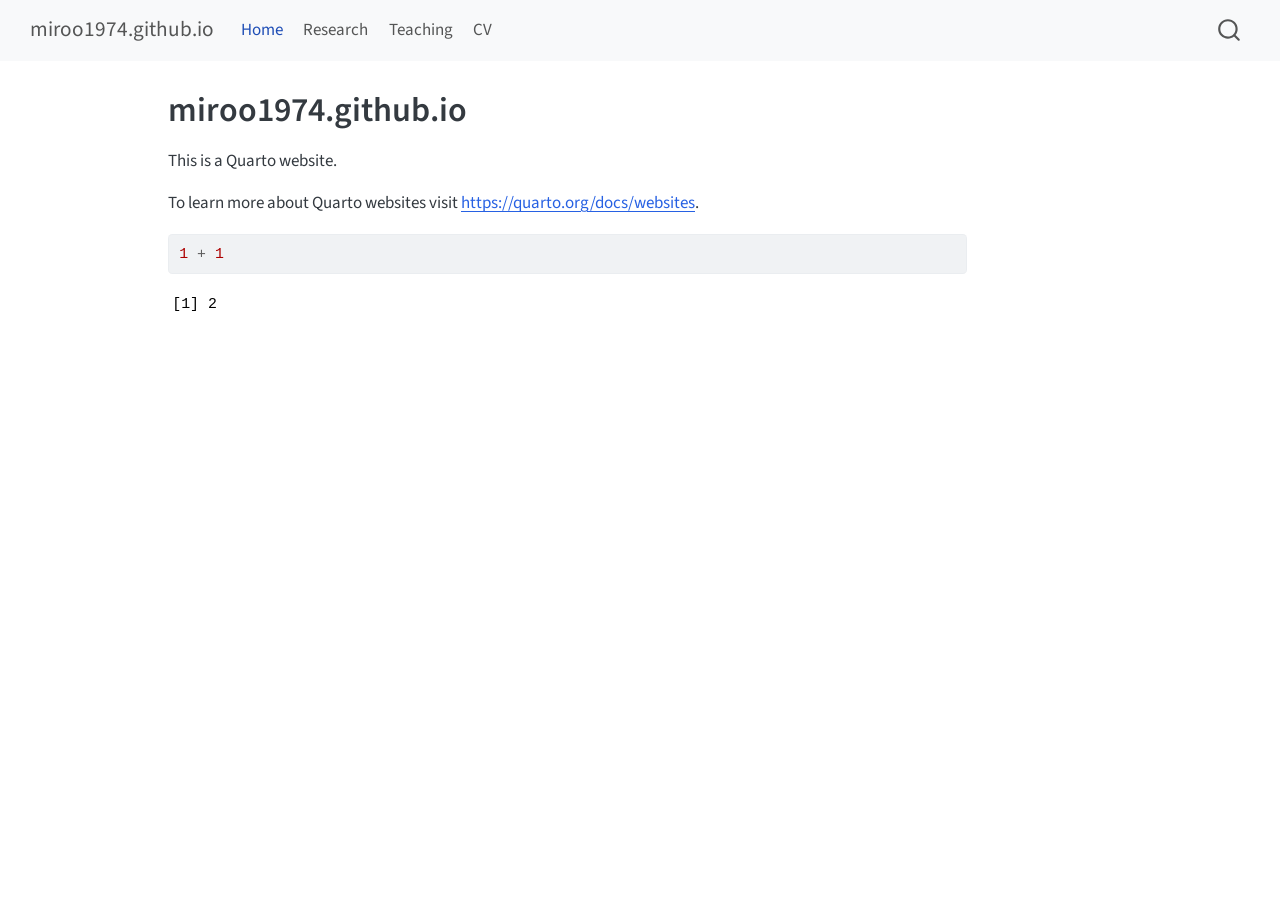
==== docs/index.html @ a13447cb "Create initial Quarto website" ====
<!DOCTYPE html>
<html xmlns="http://www.w3.org/1999/xhtml" lang="en" xml:lang="en"><head>

<meta charset="utf-8">
<meta name="generator" content="quarto-1.5.57">

<meta name="viewport" content="width=device-width, initial-scale=1.0, user-scalable=yes">


<title>miroo1974.github.io</title>
<style>
code{white-space: pre-wrap;}
span.smallcaps{font-variant: small-caps;}
div.columns{display: flex; gap: min(4vw, 1.5em);}
div.column{flex: auto; overflow-x: auto;}
div.hanging-indent{margin-left: 1.5em; text-indent: -1.5em;}
ul.task-list{list-style: none;}
ul.task-list li input[type="checkbox"] {
  width: 0.8em;
  margin: 0 0.8em 0.2em -1em; /* quarto-specific, see https://github.com/quarto-dev/quarto-cli/issues/4556 */ 
  vertical-align: middle;
}
/* CSS for syntax highlighting */
pre > code.sourceCode { white-space: pre; position: relative; }
pre > code.sourceCode > span { line-height: 1.25; }
pre > code.sourceCode > span:empty { height: 1.2em; }
.sourceCode { overflow: visible; }
code.sourceCode > span { color: inherit; text-decoration: inherit; }
div.sourceCode { margin: 1em 0; }
pre.sourceCode { margin: 0; }
@media screen {
div.sourceCode { overflow: auto; }
}
@media print {
pre > code.sourceCode { white-space: pre-wrap; }
pre > code.sourceCode > span { display: inline-block; text-indent: -5em; padding-left: 5em; }
}
pre.numberSource code
  { counter-reset: source-line 0; }
pre.numberSource code > span
  { position: relative; left: -4em; counter-increment: source-line; }
pre.numberSource code > span > a:first-child::before
  { content: counter(source-line);
    position: relative; left: -1em; text-align: right; vertical-align: baseline;
    border: none; display: inline-block;
    -webkit-touch-callout: none; -webkit-user-select: none;
    -khtml-user-select: none; -moz-user-select: none;
    -ms-user-select: none; user-select: none;
    padding: 0 4px; width: 4em;
  }
pre.numberSource { margin-left: 3em;  padding-left: 4px; }
div.sourceCode
  {   }
@media screen {
pre > code.sourceCode > span > a:first-child::before { text-decoration: underline; }
}
</style>


<script src="site_libs/quarto-nav/quarto-nav.js"></script>
<script src="site_libs/quarto-nav/headroom.min.js"></script>
<script src="site_libs/clipboard/clipboard.min.js"></script>
<script src="site_libs/quarto-search/autocomplete.umd.js"></script>
<script src="site_libs/quarto-search/fuse.min.js"></script>
<script src="site_libs/quarto-search/quarto-search.js"></script>
<meta name="quarto:offset" content="./">
<script src="site_libs/quarto-html/quarto.js"></script>
<script src="site_libs/quarto-html/popper.min.js"></script>
<script src="site_libs/quarto-html/tippy.umd.min.js"></script>
<script src="site_libs/quarto-html/anchor.min.js"></script>
<link href="site_libs/quarto-html/tippy.css" rel="stylesheet">
<link href="site_libs/quarto-html/quarto-syntax-highlighting.css" rel="stylesheet" id="quarto-text-highlighting-styles">
<script src="site_libs/bootstrap/bootstrap.min.js"></script>
<link href="site_libs/bootstrap/bootstrap-icons.css" rel="stylesheet">
<link href="site_libs/bootstrap/bootstrap.min.css" rel="stylesheet" id="quarto-bootstrap" data-mode="light">
<script id="quarto-search-options" type="application/json">{
  "location": "navbar",
  "copy-button": false,
  "collapse-after": 3,
  "panel-placement": "end",
  "type": "overlay",
  "limit": 50,
  "keyboard-shortcut": [
    "f",
    "/",
    "s"
  ],
  "show-item-context": false,
  "language": {
    "search-no-results-text": "No results",
    "search-matching-documents-text": "matching documents",
    "search-copy-link-title": "Copy link to search",
    "search-hide-matches-text": "Hide additional matches",
    "search-more-match-text": "more match in this document",
    "search-more-matches-text": "more matches in this document",
    "search-clear-button-title": "Clear",
    "search-text-placeholder": "",
    "search-detached-cancel-button-title": "Cancel",
    "search-submit-button-title": "Submit",
    "search-label": "Search"
  }
}</script>


<link rel="stylesheet" href="styles.css">
</head>

<body class="nav-fixed">

<div id="quarto-search-results"></div>
  <header id="quarto-header" class="headroom fixed-top">
    <nav class="navbar navbar-expand-lg " data-bs-theme="dark">
      <div class="navbar-container container-fluid">
      <div class="navbar-brand-container mx-auto">
    <a class="navbar-brand" href="./index.html">
    <span class="navbar-title">miroo1974.github.io</span>
    </a>
  </div>
            <div id="quarto-search" class="" title="Search"></div>
          <button class="navbar-toggler" type="button" data-bs-toggle="collapse" data-bs-target="#navbarCollapse" aria-controls="navbarCollapse" role="menu" aria-expanded="false" aria-label="Toggle navigation" onclick="if (window.quartoToggleHeadroom) { window.quartoToggleHeadroom(); }">
  <span class="navbar-toggler-icon"></span>
</button>
          <div class="collapse navbar-collapse" id="navbarCollapse">
            <ul class="navbar-nav navbar-nav-scroll me-auto">
  <li class="nav-item">
    <a class="nav-link active" href="./index.html" aria-current="page"> 
<span class="menu-text">Home</span></a>
  </li>  
  <li class="nav-item">
    <a class="nav-link" href="./research.html"> 
<span class="menu-text">Research</span></a>
  </li>  
  <li class="nav-item">
    <a class="nav-link" href="./teaching.html"> 
<span class="menu-text">Teaching</span></a>
  </li>  
  <li class="nav-item">
    <a class="nav-link" href="./cv.html"> 
<span class="menu-text">CV</span></a>
  </li>  
</ul>
          </div> <!-- /navcollapse -->
            <div class="quarto-navbar-tools">
</div>
      </div> <!-- /container-fluid -->
    </nav>
</header>
<!-- content -->
<div id="quarto-content" class="quarto-container page-columns page-rows-contents page-layout-article page-navbar">
<!-- sidebar -->
<!-- margin-sidebar -->
    <div id="quarto-margin-sidebar" class="sidebar margin-sidebar zindex-bottom">
        
    </div>
<!-- main -->
<main class="content" id="quarto-document-content">

<header id="title-block-header" class="quarto-title-block default">
<div class="quarto-title">
<h1 class="title">miroo1974.github.io</h1>
</div>



<div class="quarto-title-meta">

    
  
    
  </div>
  


</header>


<p>This is a Quarto website.</p>
<p>To learn more about Quarto websites visit <a href="https://quarto.org/docs/websites" class="uri">https://quarto.org/docs/websites</a>.</p>
<div class="cell">
<div class="sourceCode cell-code" id="cb1"><pre class="sourceCode r code-with-copy"><code class="sourceCode r"><span id="cb1-1"><a href="#cb1-1" aria-hidden="true" tabindex="-1"></a><span class="dv">1</span> <span class="sc">+</span> <span class="dv">1</span></span></code><button title="Copy to Clipboard" class="code-copy-button"><i class="bi"></i></button></pre></div>
<div class="cell-output cell-output-stdout">
<pre><code>[1] 2</code></pre>
</div>
</div>



</main> <!-- /main -->
<script id="quarto-html-after-body" type="application/javascript">
window.document.addEventListener("DOMContentLoaded", function (event) {
  const toggleBodyColorMode = (bsSheetEl) => {
    const mode = bsSheetEl.getAttribute("data-mode");
    const bodyEl = window.document.querySelector("body");
    if (mode === "dark") {
      bodyEl.classList.add("quarto-dark");
      bodyEl.classList.remove("quarto-light");
    } else {
      bodyEl.classList.add("quarto-light");
      bodyEl.classList.remove("quarto-dark");
    }
  }
  const toggleBodyColorPrimary = () => {
    const bsSheetEl = window.document.querySelector("link#quarto-bootstrap");
    if (bsSheetEl) {
      toggleBodyColorMode(bsSheetEl);
    }
  }
  toggleBodyColorPrimary();  
  const icon = "";
  const anchorJS = new window.AnchorJS();
  anchorJS.options = {
    placement: 'right',
    icon: icon
  };
  anchorJS.add('.anchored');
  const isCodeAnnotation = (el) => {
    for (const clz of el.classList) {
      if (clz.startsWith('code-annotation-')) {                     
        return true;
      }
    }
    return false;
  }
  const onCopySuccess = function(e) {
    // button target
    const button = e.trigger;
    // don't keep focus
    button.blur();
    // flash "checked"
    button.classList.add('code-copy-button-checked');
    var currentTitle = button.getAttribute("title");
    button.setAttribute("title", "Copied!");
    let tooltip;
    if (window.bootstrap) {
      button.setAttribute("data-bs-toggle", "tooltip");
      button.setAttribute("data-bs-placement", "left");
      button.setAttribute("data-bs-title", "Copied!");
      tooltip = new bootstrap.Tooltip(button, 
        { trigger: "manual", 
          customClass: "code-copy-button-tooltip",
          offset: [0, -8]});
      tooltip.show();    
    }
    setTimeout(function() {
      if (tooltip) {
        tooltip.hide();
        button.removeAttribute("data-bs-title");
        button.removeAttribute("data-bs-toggle");
        button.removeAttribute("data-bs-placement");
      }
      button.setAttribute("title", currentTitle);
      button.classList.remove('code-copy-button-checked');
    }, 1000);
    // clear code selection
    e.clearSelection();
  }
  const getTextToCopy = function(trigger) {
      const codeEl = trigger.previousElementSibling.cloneNode(true);
      for (const childEl of codeEl.children) {
        if (isCodeAnnotation(childEl)) {
          childEl.remove();
        }
      }
      return codeEl.innerText;
  }
  const clipboard = new window.ClipboardJS('.code-copy-button:not([data-in-quarto-modal])', {
    text: getTextToCopy
  });
  clipboard.on('success', onCopySuccess);
  if (window.document.getElementById('quarto-embedded-source-code-modal')) {
    // For code content inside modals, clipBoardJS needs to be initialized with a container option
    // TODO: Check when it could be a function (https://github.com/zenorocha/clipboard.js/issues/860)
    const clipboardModal = new window.ClipboardJS('.code-copy-button[data-in-quarto-modal]', {
      text: getTextToCopy,
      container: window.document.getElementById('quarto-embedded-source-code-modal')
    });
    clipboardModal.on('success', onCopySuccess);
  }
    var localhostRegex = new RegExp(/^(?:http|https):\/\/localhost\:?[0-9]*\//);
    var mailtoRegex = new RegExp(/^mailto:/);
      var filterRegex = new RegExp('/' + window.location.host + '/');
    var isInternal = (href) => {
        return filterRegex.test(href) || localhostRegex.test(href) || mailtoRegex.test(href);
    }
    // Inspect non-navigation links and adorn them if external
 	var links = window.document.querySelectorAll('a[href]:not(.nav-link):not(.navbar-brand):not(.toc-action):not(.sidebar-link):not(.sidebar-item-toggle):not(.pagination-link):not(.no-external):not([aria-hidden]):not(.dropdown-item):not(.quarto-navigation-tool):not(.about-link)');
    for (var i=0; i<links.length; i++) {
      const link = links[i];
      if (!isInternal(link.href)) {
        // undo the damage that might have been done by quarto-nav.js in the case of
        // links that we want to consider external
        if (link.dataset.originalHref !== undefined) {
          link.href = link.dataset.originalHref;
        }
      }
    }
  function tippyHover(el, contentFn, onTriggerFn, onUntriggerFn) {
    const config = {
      allowHTML: true,
      maxWidth: 500,
      delay: 100,
      arrow: false,
      appendTo: function(el) {
          return el.parentElement;
      },
      interactive: true,
      interactiveBorder: 10,
      theme: 'quarto',
      placement: 'bottom-start',
    };
    if (contentFn) {
      config.content = contentFn;
    }
    if (onTriggerFn) {
      config.onTrigger = onTriggerFn;
    }
    if (onUntriggerFn) {
      config.onUntrigger = onUntriggerFn;
    }
    window.tippy(el, config); 
  }
  const noterefs = window.document.querySelectorAll('a[role="doc-noteref"]');
  for (var i=0; i<noterefs.length; i++) {
    const ref = noterefs[i];
    tippyHover(ref, function() {
      // use id or data attribute instead here
      let href = ref.getAttribute('data-footnote-href') || ref.getAttribute('href');
      try { href = new URL(href).hash; } catch {}
      const id = href.replace(/^#\/?/, "");
      const note = window.document.getElementById(id);
      if (note) {
        return note.innerHTML;
      } else {
        return "";
      }
    });
  }
  const xrefs = window.document.querySelectorAll('a.quarto-xref');
  const processXRef = (id, note) => {
    // Strip column container classes
    const stripColumnClz = (el) => {
      el.classList.remove("page-full", "page-columns");
      if (el.children) {
        for (const child of el.children) {
          stripColumnClz(child);
        }
      }
    }
    stripColumnClz(note)
    if (id === null || id.startsWith('sec-')) {
      // Special case sections, only their first couple elements
      const container = document.createElement("div");
      if (note.children && note.children.length > 2) {
        container.appendChild(note.children[0].cloneNode(true));
        for (let i = 1; i < note.children.length; i++) {
          const child = note.children[i];
          if (child.tagName === "P" && child.innerText === "") {
            continue;
          } else {
            container.appendChild(child.cloneNode(true));
            break;
          }
        }
        if (window.Quarto?.typesetMath) {
          window.Quarto.typesetMath(container);
        }
        return container.innerHTML
      } else {
        if (window.Quarto?.typesetMath) {
          window.Quarto.typesetMath(note);
        }
        return note.innerHTML;
      }
    } else {
      // Remove any anchor links if they are present
      const anchorLink = note.querySelector('a.anchorjs-link');
      if (anchorLink) {
        anchorLink.remove();
      }
      if (window.Quarto?.typesetMath) {
        window.Quarto.typesetMath(note);
      }
      // TODO in 1.5, we should make sure this works without a callout special case
      if (note.classList.contains("callout")) {
        return note.outerHTML;
      } else {
        return note.innerHTML;
      }
    }
  }
  for (var i=0; i<xrefs.length; i++) {
    const xref = xrefs[i];
    tippyHover(xref, undefined, function(instance) {
      instance.disable();
      let url = xref.getAttribute('href');
      let hash = undefined; 
      if (url.startsWith('#')) {
        hash = url;
      } else {
        try { hash = new URL(url).hash; } catch {}
      }
      if (hash) {
        const id = hash.replace(/^#\/?/, "");
        const note = window.document.getElementById(id);
        if (note !== null) {
          try {
            const html = processXRef(id, note.cloneNode(true));
            instance.setContent(html);
          } finally {
            instance.enable();
            instance.show();
          }
        } else {
          // See if we can fetch this
          fetch(url.split('#')[0])
          .then(res => res.text())
          .then(html => {
            const parser = new DOMParser();
            const htmlDoc = parser.parseFromString(html, "text/html");
            const note = htmlDoc.getElementById(id);
            if (note !== null) {
              const html = processXRef(id, note);
              instance.setContent(html);
            } 
          }).finally(() => {
            instance.enable();
            instance.show();
          });
        }
      } else {
        // See if we can fetch a full url (with no hash to target)
        // This is a special case and we should probably do some content thinning / targeting
        fetch(url)
        .then(res => res.text())
        .then(html => {
          const parser = new DOMParser();
          const htmlDoc = parser.parseFromString(html, "text/html");
          const note = htmlDoc.querySelector('main.content');
          if (note !== null) {
            // This should only happen for chapter cross references
            // (since there is no id in the URL)
            // remove the first header
            if (note.children.length > 0 && note.children[0].tagName === "HEADER") {
              note.children[0].remove();
            }
            const html = processXRef(null, note);
            instance.setContent(html);
          } 
        }).finally(() => {
          instance.enable();
          instance.show();
        });
      }
    }, function(instance) {
    });
  }
      let selectedAnnoteEl;
      const selectorForAnnotation = ( cell, annotation) => {
        let cellAttr = 'data-code-cell="' + cell + '"';
        let lineAttr = 'data-code-annotation="' +  annotation + '"';
        const selector = 'span[' + cellAttr + '][' + lineAttr + ']';
        return selector;
      }
      const selectCodeLines = (annoteEl) => {
        const doc = window.document;
        const targetCell = annoteEl.getAttribute("data-target-cell");
        const targetAnnotation = annoteEl.getAttribute("data-target-annotation");
        const annoteSpan = window.document.querySelector(selectorForAnnotation(targetCell, targetAnnotation));
        const lines = annoteSpan.getAttribute("data-code-lines").split(",");
        const lineIds = lines.map((line) => {
          return targetCell + "-" + line;
        })
        let top = null;
        let height = null;
        let parent = null;
        if (lineIds.length > 0) {
            //compute the position of the single el (top and bottom and make a div)
            const el = window.document.getElementById(lineIds[0]);
            top = el.offsetTop;
            height = el.offsetHeight;
            parent = el.parentElement.parentElement;
          if (lineIds.length > 1) {
            const lastEl = window.document.getElementById(lineIds[lineIds.length - 1]);
            const bottom = lastEl.offsetTop + lastEl.offsetHeight;
            height = bottom - top;
          }
          if (top !== null && height !== null && parent !== null) {
            // cook up a div (if necessary) and position it 
            let div = window.document.getElementById("code-annotation-line-highlight");
            if (div === null) {
              div = window.document.createElement("div");
              div.setAttribute("id", "code-annotation-line-highlight");
              div.style.position = 'absolute';
              parent.appendChild(div);
            }
            div.style.top = top - 2 + "px";
            div.style.height = height + 4 + "px";
            div.style.left = 0;
            let gutterDiv = window.document.getElementById("code-annotation-line-highlight-gutter");
            if (gutterDiv === null) {
              gutterDiv = window.document.createElement("div");
              gutterDiv.setAttribute("id", "code-annotation-line-highlight-gutter");
              gutterDiv.style.position = 'absolute';
              const codeCell = window.document.getElementById(targetCell);
              const gutter = codeCell.querySelector('.code-annotation-gutter');
              gutter.appendChild(gutterDiv);
            }
            gutterDiv.style.top = top - 2 + "px";
            gutterDiv.style.height = height + 4 + "px";
          }
          selectedAnnoteEl = annoteEl;
        }
      };
      const unselectCodeLines = () => {
        const elementsIds = ["code-annotation-line-highlight", "code-annotation-line-highlight-gutter"];
        elementsIds.forEach((elId) => {
          const div = window.document.getElementById(elId);
          if (div) {
            div.remove();
          }
        });
        selectedAnnoteEl = undefined;
      };
        // Handle positioning of the toggle
    window.addEventListener(
      "resize",
      throttle(() => {
        elRect = undefined;
        if (selectedAnnoteEl) {
          selectCodeLines(selectedAnnoteEl);
        }
      }, 10)
    );
    function throttle(fn, ms) {
    let throttle = false;
    let timer;
      return (...args) => {
        if(!throttle) { // first call gets through
            fn.apply(this, args);
            throttle = true;
        } else { // all the others get throttled
            if(timer) clearTimeout(timer); // cancel #2
            timer = setTimeout(() => {
              fn.apply(this, args);
              timer = throttle = false;
            }, ms);
        }
      };
    }
      // Attach click handler to the DT
      const annoteDls = window.document.querySelectorAll('dt[data-target-cell]');
      for (const annoteDlNode of annoteDls) {
        annoteDlNode.addEventListener('click', (event) => {
          const clickedEl = event.target;
          if (clickedEl !== selectedAnnoteEl) {
            unselectCodeLines();
            const activeEl = window.document.querySelector('dt[data-target-cell].code-annotation-active');
            if (activeEl) {
              activeEl.classList.remove('code-annotation-active');
            }
            selectCodeLines(clickedEl);
            clickedEl.classList.add('code-annotation-active');
          } else {
            // Unselect the line
            unselectCodeLines();
            clickedEl.classList.remove('code-annotation-active');
          }
        });
      }
  const findCites = (el) => {
    const parentEl = el.parentElement;
    if (parentEl) {
      const cites = parentEl.dataset.cites;
      if (cites) {
        return {
          el,
          cites: cites.split(' ')
        };
      } else {
        return findCites(el.parentElement)
      }
    } else {
      return undefined;
    }
  };
  var bibliorefs = window.document.querySelectorAll('a[role="doc-biblioref"]');
  for (var i=0; i<bibliorefs.length; i++) {
    const ref = bibliorefs[i];
    const citeInfo = findCites(ref);
    if (citeInfo) {
      tippyHover(citeInfo.el, function() {
        var popup = window.document.createElement('div');
        citeInfo.cites.forEach(function(cite) {
          var citeDiv = window.document.createElement('div');
          citeDiv.classList.add('hanging-indent');
          citeDiv.classList.add('csl-entry');
          var biblioDiv = window.document.getElementById('ref-' + cite);
          if (biblioDiv) {
            citeDiv.innerHTML = biblioDiv.innerHTML;
          }
          popup.appendChild(citeDiv);
        });
        return popup.innerHTML;
      });
    }
  }
});
</script>
</div> <!-- /content -->




</body></html>
---- docs/site_libs/quarto-html/tippy.css ----
.tippy-box[data-animation=fade][data-state=hidden]{opacity:0}[data-tippy-root]{max-width:calc(100vw - 10px)}.tippy-box{position:relative;background-color:#333;color:#fff;border-radius:4px;font-size:14px;line-height:1.4;white-space:normal;outline:0;transition-property:transform,visibility,opacity}.tippy-box[data-placement^=top]>.tippy-arrow{bottom:0}.tippy-box[data-placement^=top]>.tippy-arrow:before{bottom:-7px;left:0;border-width:8px 8px 0;border-top-color:initial;transform-origin:center top}.tippy-box[data-placement^=bottom]>.tippy-arrow{top:0}.tippy-box[data-placement^=bottom]>.tippy-arrow:before{top:-7px;left:0;border-width:0 8px 8px;border-bottom-color:initial;transform-origin:center bottom}.tippy-box[data-placement^=left]>.tippy-arrow{right:0}.tippy-box[data-placement^=left]>.tippy-arrow:before{border-width:8px 0 8px 8px;border-left-color:initial;right:-7px;transform-origin:center left}.tippy-box[data-placement^=right]>.tippy-arrow{left:0}.tippy-box[data-placement^=right]>.tippy-arrow:before{left:-7px;border-width:8px 8px 8px 0;border-right-color:initial;transform-origin:center right}.tippy-box[data-inertia][data-state=visible]{transition-timing-function:cubic-bezier(.54,1.5,.38,1.11)}.tippy-arrow{width:16px;height:16px;color:#333}.tippy-arrow:before{content:"";position:absolute;border-color:transparent;border-style:solid}.tippy-content{position:relative;padding:5px 9px;z-index:1}
---- docs/site_libs/quarto-html/quarto-syntax-highlighting.css ----
/* quarto syntax highlight colors */
:root {
  --quarto-hl-ot-color: #003B4F;
  --quarto-hl-at-color: #657422;
  --quarto-hl-ss-color: #20794D;
  --quarto-hl-an-color: #5E5E5E;
  --quarto-hl-fu-color: #4758AB;
  --quarto-hl-st-color: #20794D;
  --quarto-hl-cf-color: #003B4F;
  --quarto-hl-op-color: #5E5E5E;
  --quarto-hl-er-color: #AD0000;
  --quarto-hl-bn-color: #AD0000;
  --quarto-hl-al-color: #AD0000;
  --quarto-hl-va-color: #111111;
  --quarto-hl-bu-color: inherit;
  --quarto-hl-ex-color: inherit;
  --quarto-hl-pp-color: #AD0000;
  --quarto-hl-in-color: #5E5E5E;
  --quarto-hl-vs-color: #20794D;
  --quarto-hl-wa-color: #5E5E5E;
  --quarto-hl-do-color: #5E5E5E;
  --quarto-hl-im-color: #00769E;
  --quarto-hl-ch-color: #20794D;
  --quarto-hl-dt-color: #AD0000;
  --quarto-hl-fl-color: #AD0000;
  --quarto-hl-co-color: #5E5E5E;
  --quarto-hl-cv-color: #5E5E5E;
  --quarto-hl-cn-color: #8f5902;
  --quarto-hl-sc-color: #5E5E5E;
  --quarto-hl-dv-color: #AD0000;
  --quarto-hl-kw-color: #003B4F;
}

/* other quarto variables */
:root {
  --quarto-font-monospace: SFMono-Regular, Menlo, Monaco, Consolas, "Liberation Mono", "Courier New", monospace;
}

pre > code.sourceCode > span {
  color: #003B4F;
}

code span {
  color: #003B4F;
}

code.sourceCode > span {
  color: #003B4F;
}

div.sourceCode,
div.sourceCode pre.sourceCode {
  color: #003B4F;
}

code span.ot {
  color: #003B4F;
  font-style: inherit;
}

code span.at {
  color: #657422;
  font-style: inherit;
}

code span.ss {
  color: #20794D;
  font-style: inherit;
}

code span.an {
  color: #5E5E5E;
  font-style: inherit;
}

code span.fu {
  color: #4758AB;
  font-style: inherit;
}

code span.st {
  color: #20794D;
  font-style: inherit;
}

code span.cf {
  color: #003B4F;
  font-weight: bold;
  font-style: inherit;
}

code span.op {
  color: #5E5E5E;
  font-style: inherit;
}

code span.er {
  color: #AD0000;
  font-style: inherit;
}

code span.bn {
  color: #AD0000;
  font-style: inherit;
}

code span.al {
  color: #AD0000;
  font-style: inherit;
}

code span.va {
  color: #111111;
  font-style: inherit;
}

code span.bu {
  font-style: inherit;
}

code span.ex {
  font-style: inherit;
}

code span.pp {
  color: #AD0000;
  font-style: inherit;
}

code span.in {
  color: #5E5E5E;
  font-style: inherit;
}

code span.vs {
  color: #20794D;
  font-style: inherit;
}

code span.wa {
  color: #5E5E5E;
  font-style: italic;
}

code span.do {
  color: #5E5E5E;
  font-style: italic;
}

code span.im {
  color: #00769E;
  font-style: inherit;
}

code span.ch {
  color: #20794D;
  font-style: inherit;
}

code span.dt {
  color: #AD0000;
  font-style: inherit;
}

code span.fl {
  color: #AD0000;
  font-style: inherit;
}

code span.co {
  color: #5E5E5E;
  font-style: inherit;
}

code span.cv {
  color: #5E5E5E;
  font-style: italic;
}

code span.cn {
  color: #8f5902;
  font-style: inherit;
}

code span.sc {
  color: #5E5E5E;
  font-style: inherit;
}

code span.dv {
  color: #AD0000;
  font-style: inherit;
}

code span.kw {
  color: #003B4F;
  font-weight: bold;
  font-style: inherit;
}

.prevent-inlining {
  content: "</";
}

/*# sourceMappingURL=debc5d5d77c3f9108843748ff7464032.css.map */
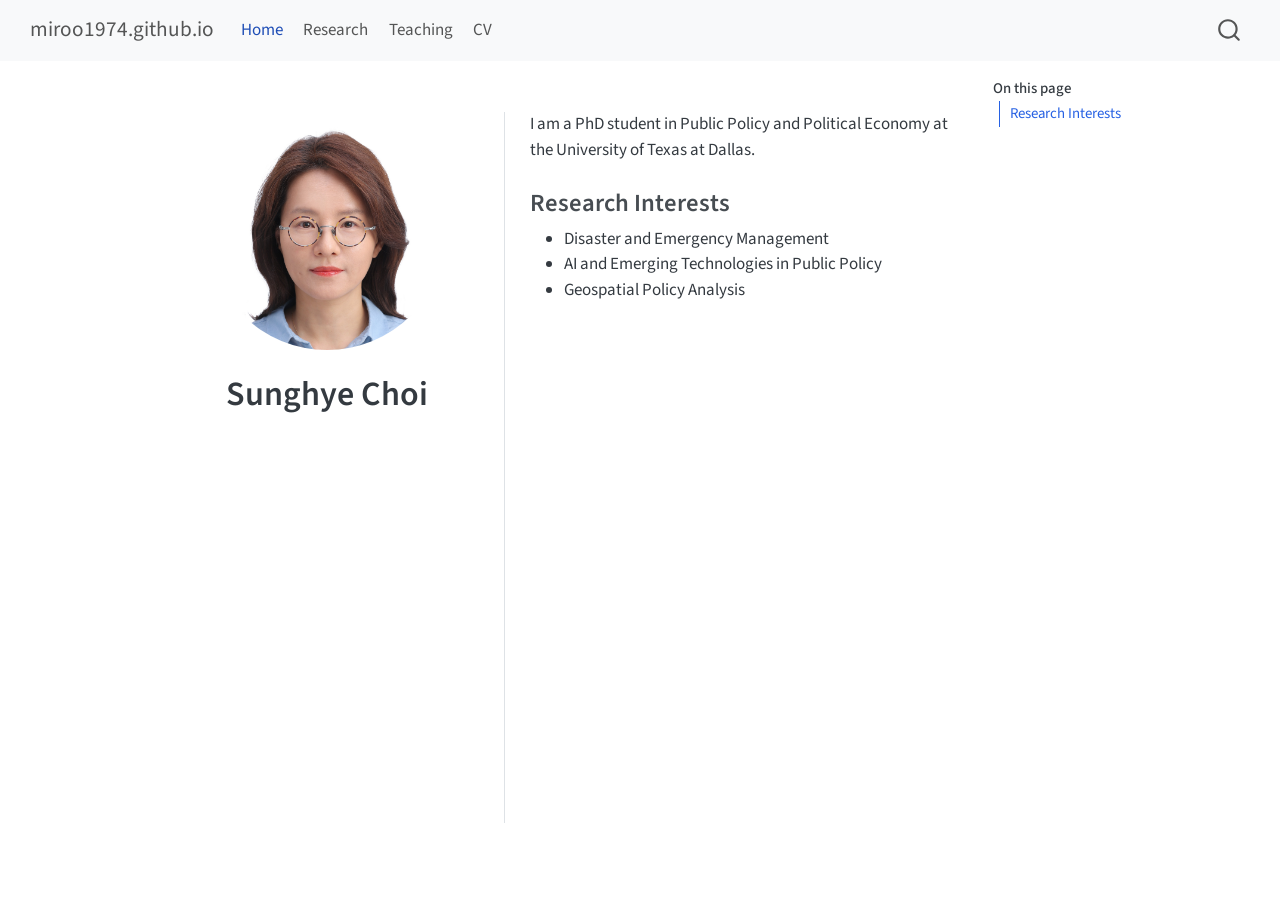
==== commit 5b98ef77: "Update website" ====
--- a/docs/index.html
+++ b/docs/index.html
@@ -7,7 +7,7 @@
 <meta name="viewport" content="width=device-width, initial-scale=1.0, user-scalable=yes">
 
 
-<title>miroo1974.github.io</title>
+<title>Sunghye Choi – miroo1974.github.io</title>
 <style>
 code{white-space: pre-wrap;}
 span.smallcaps{font-variant: small-caps;}
@@ -20,40 +20,6 @@
   margin: 0 0.8em 0.2em -1em; /* quarto-specific, see https://github.com/quarto-dev/quarto-cli/issues/4556 */ 
   vertical-align: middle;
 }
-/* CSS for syntax highlighting */
-pre > code.sourceCode { white-space: pre; position: relative; }
-pre > code.sourceCode > span { line-height: 1.25; }
-pre > code.sourceCode > span:empty { height: 1.2em; }
-.sourceCode { overflow: visible; }
-code.sourceCode > span { color: inherit; text-decoration: inherit; }
-div.sourceCode { margin: 1em 0; }
-pre.sourceCode { margin: 0; }
-@media screen {
-div.sourceCode { overflow: auto; }
-}
-@media print {
-pre > code.sourceCode { white-space: pre-wrap; }
-pre > code.sourceCode > span { display: inline-block; text-indent: -5em; padding-left: 5em; }
-}
-pre.numberSource code
-  { counter-reset: source-line 0; }
-pre.numberSource code > span
-  { position: relative; left: -4em; counter-increment: source-line; }
-pre.numberSource code > span > a:first-child::before
-  { content: counter(source-line);
-    position: relative; left: -1em; text-align: right; vertical-align: baseline;
-    border: none; display: inline-block;
-    -webkit-touch-callout: none; -webkit-user-select: none;
-    -khtml-user-select: none; -moz-user-select: none;
-    -ms-user-select: none; user-select: none;
-    padding: 0 4px; width: 4em;
-  }
-pre.numberSource { margin-left: 3em;  padding-left: 4px; }
-div.sourceCode
-  {   }
-@media screen {
-pre > code.sourceCode > span > a:first-child::before { text-decoration: underline; }
-}
 </style>
 
 
@@ -67,7 +33,6 @@
 <script src="site_libs/quarto-html/quarto.js"></script>
 <script src="site_libs/quarto-html/popper.min.js"></script>
 <script src="site_libs/quarto-html/tippy.umd.min.js"></script>
-<script src="site_libs/quarto-html/anchor.min.js"></script>
 <link href="site_libs/quarto-html/tippy.css" rel="stylesheet">
 <link href="site_libs/quarto-html/quarto-syntax-highlighting.css" rel="stylesheet" id="quarto-text-highlighting-styles">
 <script src="site_libs/bootstrap/bootstrap.min.js"></script>
@@ -149,43 +114,43 @@
 <div id="quarto-content" class="quarto-container page-columns page-rows-contents page-layout-article page-navbar">
 <!-- sidebar -->
 <!-- margin-sidebar -->
-    <div id="quarto-margin-sidebar" class="sidebar margin-sidebar zindex-bottom">
-        
+    <div id="quarto-margin-sidebar" class="sidebar margin-sidebar">
+        <nav id="TOC" role="doc-toc" class="toc-active">
+    <h2 id="toc-title">On this page</h2>
+  <ul>
+  <li><a href="#research-interests" id="toc-research-interests" class="nav-link active" data-scroll-target="#research-interests">Research Interests</a></li>
+  </ul>
+</nav>
     </div>
 <!-- main -->
-<main class="content" id="quarto-document-content">
-
+<div class="quarto-about-trestles">
+  <div class="about-entity">
+    <img src="profile.jpg" class="about-image
+  round " style="height: 14em; width: 14em;">
 <header id="title-block-header" class="quarto-title-block default">
 <div class="quarto-title">
-<h1 class="title">miroo1974.github.io</h1>
+<h1 class="title">Sunghye Choi</h1>
 </div>
-
-
-
 <div class="quarto-title-meta">
-
-    
-  
-    
   </div>
-  
-
-
 </header>
-
-
-<p>This is a Quarto website.</p>
-<p>To learn more about Quarto websites visit <a href="https://quarto.org/docs/websites" class="uri">https://quarto.org/docs/websites</a>.</p>
-<div class="cell">
-<div class="sourceCode cell-code" id="cb1"><pre class="sourceCode r code-with-copy"><code class="sourceCode r"><span id="cb1-1"><a href="#cb1-1" aria-hidden="true" tabindex="-1"></a><span class="dv">1</span> <span class="sc">+</span> <span class="dv">1</span></span></code><button title="Copy to Clipboard" class="code-copy-button"><i class="bi"></i></button></pre></div>
-<div class="cell-output cell-output-stdout">
-<pre><code>[1] 2</code></pre>
+  </div>
+  <div class="about-contents"><main class="content" id="quarto-document-content">
+
+<p>I am a PhD student in Public Policy and Political Economy at the University of Texas at Dallas.</p>
+<section id="research-interests" class="level3">
+<h3 data-anchor-id="research-interests">Research Interests</h3>
+<ul>
+<li>Disaster and Emergency Management</li>
+<li>AI and Emerging Technologies in Public Policy</li>
+<li>Geospatial Policy Analysis</li>
+</ul>
+
+
+</section>
+</main></div>
 </div>
-</div>
-
-
-
-</main> <!-- /main -->
+ <!-- /main -->
 <script id="quarto-html-after-body" type="application/javascript">
 window.document.addEventListener("DOMContentLoaded", function (event) {
   const toggleBodyColorMode = (bsSheetEl) => {
@@ -206,13 +171,6 @@
     }
   }
   toggleBodyColorPrimary();  
-  const icon = "";
-  const anchorJS = new window.AnchorJS();
-  anchorJS.options = {
-    placement: 'right',
-    icon: icon
-  };
-  anchorJS.add('.anchored');
   const isCodeAnnotation = (el) => {
     for (const clz of el.classList) {
       if (clz.startsWith('code-annotation-')) {                     
--- a/docs/styles.css
+++ b/docs/styles.css
@@ -0,0 +1,4 @@
+/* css styles */
+.about-image {
+  object-position: center top;
+}
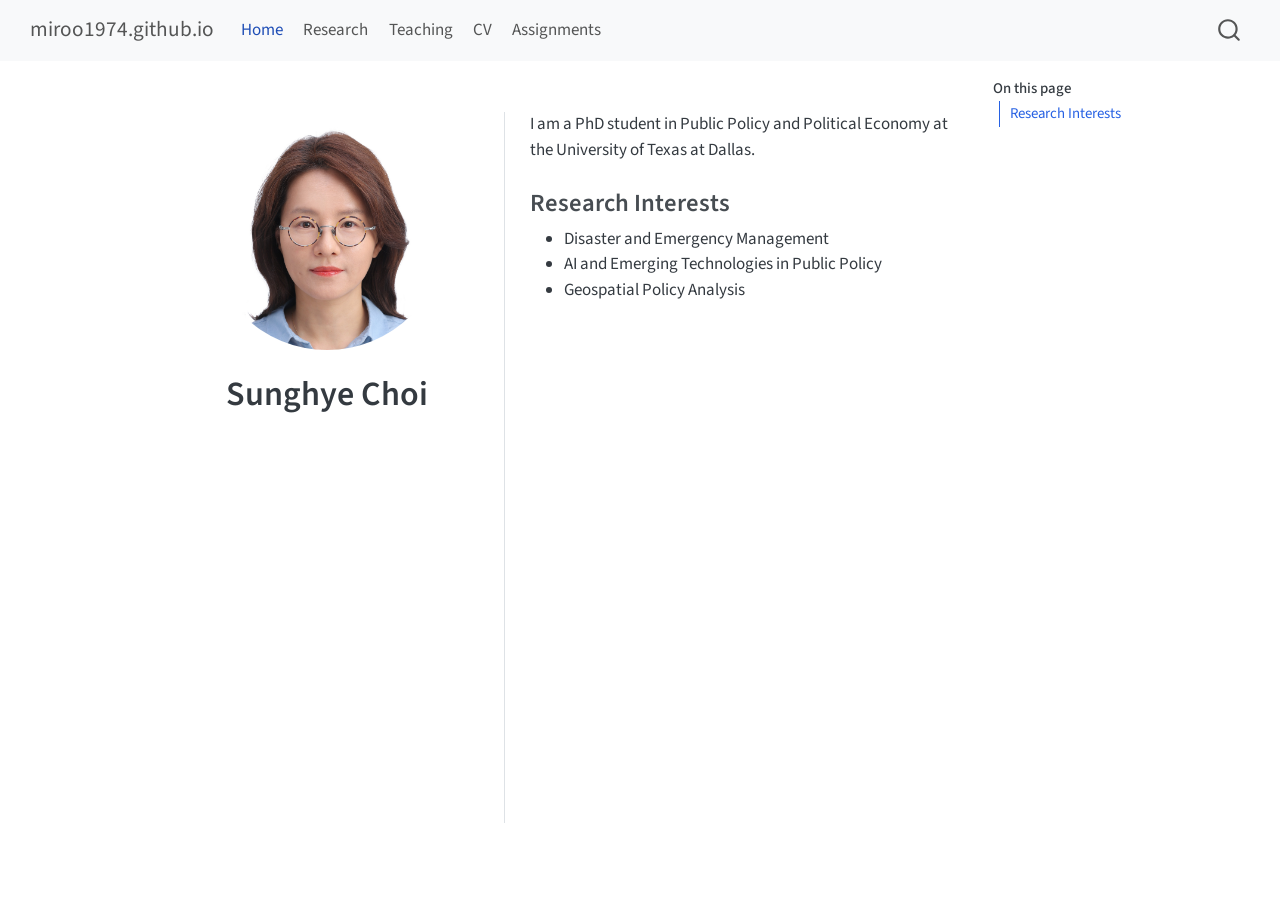
==== commit 8d8468c9: "Update homepage navigation" ====
--- a/docs/index.html
+++ b/docs/index.html
@@ -103,6 +103,10 @@
     <a class="nav-link" href="./cv.html"> 
 <span class="menu-text">CV</span></a>
   </li>  
+  <li class="nav-item">
+    <a class="nav-link" href="./assignments/assign02.html"> 
+<span class="menu-text">Assignments</span></a>
+  </li>  
 </ul>
           </div> <!-- /navcollapse -->
             <div class="quarto-navbar-tools">
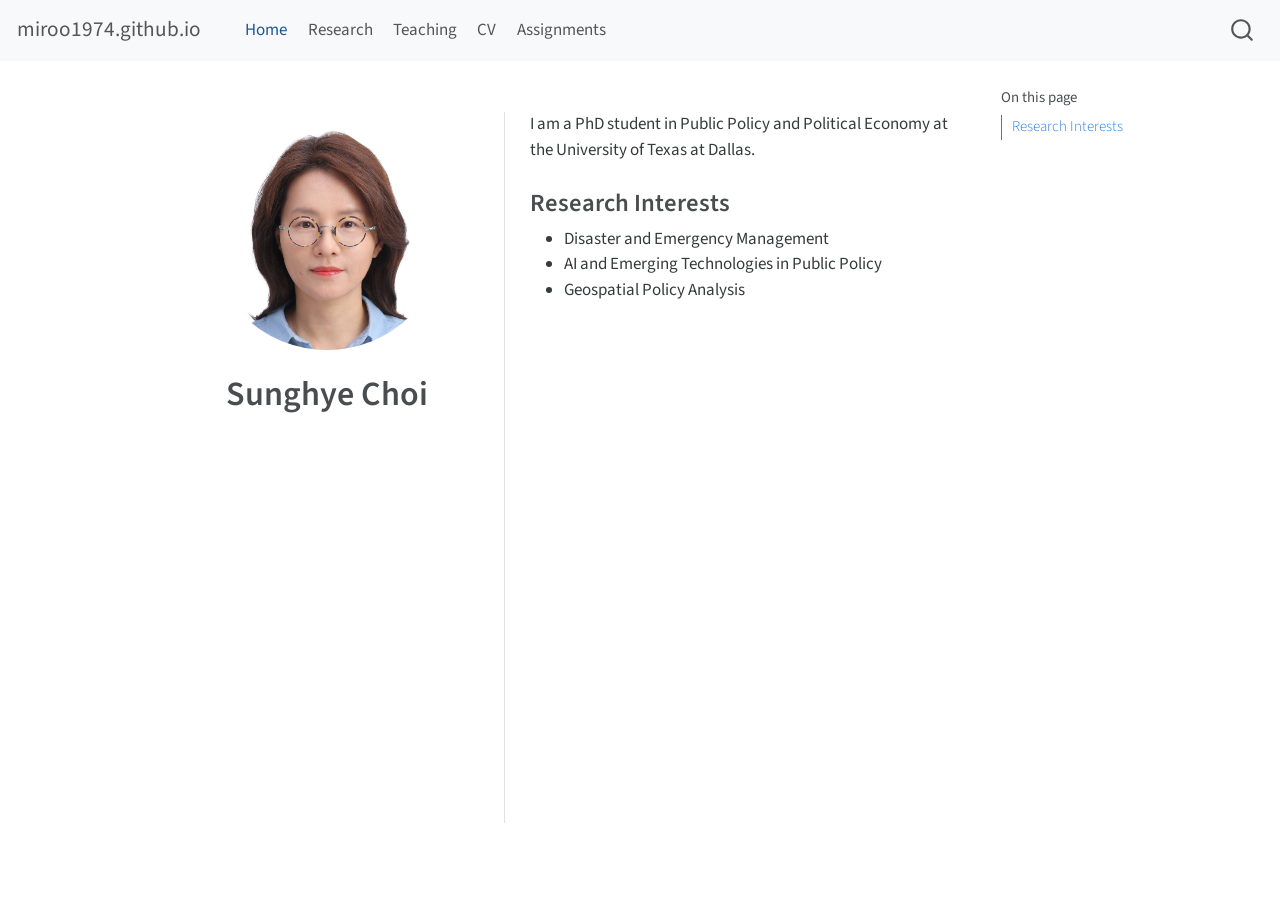
==== commit 08e4c5e2: "Add Assignment 4" ====
--- a/docs/index.html
+++ b/docs/index.html
@@ -2,12 +2,12 @@
 <html xmlns="http://www.w3.org/1999/xhtml" lang="en" xml:lang="en"><head>
 
 <meta charset="utf-8">
-<meta name="generator" content="quarto-1.5.57">
+<meta name="generator" content="quarto-1.3.433">
 
 <meta name="viewport" content="width=device-width, initial-scale=1.0, user-scalable=yes">
 
 
-<title>Sunghye Choi – miroo1974.github.io</title>
+<title>miroo1974.github.io - Sunghye Choi</title>
 <style>
 code{white-space: pre-wrap;}
 span.smallcaps{font-variant: small-caps;}
@@ -44,13 +44,7 @@
   "collapse-after": 3,
   "panel-placement": "end",
   "type": "overlay",
-  "limit": 50,
-  "keyboard-shortcut": [
-    "f",
-    "/",
-    "s"
-  ],
-  "show-item-context": false,
+  "limit": 20,
   "language": {
     "search-no-results-text": "No results",
     "search-matching-documents-text": "matching documents",
@@ -59,7 +53,6 @@
     "search-more-match-text": "more match in this document",
     "search-more-matches-text": "more matches in this document",
     "search-clear-button-title": "Clear",
-    "search-text-placeholder": "",
     "search-detached-cancel-button-title": "Cancel",
     "search-submit-button-title": "Submit",
     "search-label": "Search"
@@ -74,43 +67,43 @@
 
 <div id="quarto-search-results"></div>
   <header id="quarto-header" class="headroom fixed-top">
-    <nav class="navbar navbar-expand-lg " data-bs-theme="dark">
+    <nav class="navbar navbar-expand-lg navbar-dark ">
       <div class="navbar-container container-fluid">
-      <div class="navbar-brand-container mx-auto">
+      <div class="navbar-brand-container">
     <a class="navbar-brand" href="./index.html">
     <span class="navbar-title">miroo1974.github.io</span>
     </a>
   </div>
             <div id="quarto-search" class="" title="Search"></div>
-          <button class="navbar-toggler" type="button" data-bs-toggle="collapse" data-bs-target="#navbarCollapse" aria-controls="navbarCollapse" role="menu" aria-expanded="false" aria-label="Toggle navigation" onclick="if (window.quartoToggleHeadroom) { window.quartoToggleHeadroom(); }">
+          <button class="navbar-toggler" type="button" data-bs-toggle="collapse" data-bs-target="#navbarCollapse" aria-controls="navbarCollapse" aria-expanded="false" aria-label="Toggle navigation" onclick="if (window.quartoToggleHeadroom) { window.quartoToggleHeadroom(); }">
   <span class="navbar-toggler-icon"></span>
 </button>
           <div class="collapse navbar-collapse" id="navbarCollapse">
             <ul class="navbar-nav navbar-nav-scroll me-auto">
   <li class="nav-item">
-    <a class="nav-link active" href="./index.html" aria-current="page"> 
-<span class="menu-text">Home</span></a>
-  </li>  
-  <li class="nav-item">
-    <a class="nav-link" href="./research.html"> 
-<span class="menu-text">Research</span></a>
-  </li>  
-  <li class="nav-item">
-    <a class="nav-link" href="./teaching.html"> 
-<span class="menu-text">Teaching</span></a>
-  </li>  
-  <li class="nav-item">
-    <a class="nav-link" href="./cv.html"> 
-<span class="menu-text">CV</span></a>
-  </li>  
-  <li class="nav-item">
-    <a class="nav-link" href="./assignments/assign02.html"> 
-<span class="menu-text">Assignments</span></a>
+    <a class="nav-link active" href="./index.html" rel="" target="" aria-current="page">
+ <span class="menu-text">Home</span></a>
+  </li>  
+  <li class="nav-item">
+    <a class="nav-link" href="./research.html" rel="" target="">
+ <span class="menu-text">Research</span></a>
+  </li>  
+  <li class="nav-item">
+    <a class="nav-link" href="./teaching.html" rel="" target="">
+ <span class="menu-text">Teaching</span></a>
+  </li>  
+  <li class="nav-item">
+    <a class="nav-link" href="./cv.html" rel="" target="">
+ <span class="menu-text">CV</span></a>
+  </li>  
+  <li class="nav-item">
+    <a class="nav-link" href="./assignments/index.html" rel="" target="">
+ <span class="menu-text">Assignments</span></a>
   </li>  
 </ul>
+            <div class="quarto-navbar-tools ms-auto">
+</div>
           </div> <!-- /navcollapse -->
-            <div class="quarto-navbar-tools">
-</div>
       </div> <!-- /container-fluid -->
     </nav>
 </header>
@@ -183,7 +176,18 @@
     }
     return false;
   }
-  const onCopySuccess = function(e) {
+  const clipboard = new window.ClipboardJS('.code-copy-button', {
+    text: function(trigger) {
+      const codeEl = trigger.previousElementSibling.cloneNode(true);
+      for (const childEl of codeEl.children) {
+        if (isCodeAnnotation(childEl)) {
+          childEl.remove();
+        }
+      }
+      return codeEl.innerText;
+    }
+  });
+  clipboard.on('success', function(e) {
     // button target
     const button = e.trigger;
     // don't keep focus
@@ -215,50 +219,11 @@
     }, 1000);
     // clear code selection
     e.clearSelection();
-  }
-  const getTextToCopy = function(trigger) {
-      const codeEl = trigger.previousElementSibling.cloneNode(true);
-      for (const childEl of codeEl.children) {
-        if (isCodeAnnotation(childEl)) {
-          childEl.remove();
-        }
-      }
-      return codeEl.innerText;
-  }
-  const clipboard = new window.ClipboardJS('.code-copy-button:not([data-in-quarto-modal])', {
-    text: getTextToCopy
   });
-  clipboard.on('success', onCopySuccess);
-  if (window.document.getElementById('quarto-embedded-source-code-modal')) {
-    // For code content inside modals, clipBoardJS needs to be initialized with a container option
-    // TODO: Check when it could be a function (https://github.com/zenorocha/clipboard.js/issues/860)
-    const clipboardModal = new window.ClipboardJS('.code-copy-button[data-in-quarto-modal]', {
-      text: getTextToCopy,
-      container: window.document.getElementById('quarto-embedded-source-code-modal')
-    });
-    clipboardModal.on('success', onCopySuccess);
-  }
-    var localhostRegex = new RegExp(/^(?:http|https):\/\/localhost\:?[0-9]*\//);
-    var mailtoRegex = new RegExp(/^mailto:/);
-      var filterRegex = new RegExp('/' + window.location.host + '/');
-    var isInternal = (href) => {
-        return filterRegex.test(href) || localhostRegex.test(href) || mailtoRegex.test(href);
-    }
-    // Inspect non-navigation links and adorn them if external
- 	var links = window.document.querySelectorAll('a[href]:not(.nav-link):not(.navbar-brand):not(.toc-action):not(.sidebar-link):not(.sidebar-item-toggle):not(.pagination-link):not(.no-external):not([aria-hidden]):not(.dropdown-item):not(.quarto-navigation-tool):not(.about-link)');
-    for (var i=0; i<links.length; i++) {
-      const link = links[i];
-      if (!isInternal(link.href)) {
-        // undo the damage that might have been done by quarto-nav.js in the case of
-        // links that we want to consider external
-        if (link.dataset.originalHref !== undefined) {
-          link.href = link.dataset.originalHref;
-        }
-      }
-    }
-  function tippyHover(el, contentFn, onTriggerFn, onUntriggerFn) {
+  function tippyHover(el, contentFn) {
     const config = {
       allowHTML: true,
+      content: contentFn,
       maxWidth: 500,
       delay: 100,
       arrow: false,
@@ -268,17 +233,8 @@
       interactive: true,
       interactiveBorder: 10,
       theme: 'quarto',
-      placement: 'bottom-start',
+      placement: 'bottom-start'
     };
-    if (contentFn) {
-      config.content = contentFn;
-    }
-    if (onTriggerFn) {
-      config.onTrigger = onTriggerFn;
-    }
-    if (onUntriggerFn) {
-      config.onUntrigger = onUntriggerFn;
-    }
     window.tippy(el, config); 
   }
   const noterefs = window.document.querySelectorAll('a[role="doc-noteref"]');
@@ -290,130 +246,7 @@
       try { href = new URL(href).hash; } catch {}
       const id = href.replace(/^#\/?/, "");
       const note = window.document.getElementById(id);
-      if (note) {
-        return note.innerHTML;
-      } else {
-        return "";
-      }
-    });
-  }
-  const xrefs = window.document.querySelectorAll('a.quarto-xref');
-  const processXRef = (id, note) => {
-    // Strip column container classes
-    const stripColumnClz = (el) => {
-      el.classList.remove("page-full", "page-columns");
-      if (el.children) {
-        for (const child of el.children) {
-          stripColumnClz(child);
-        }
-      }
-    }
-    stripColumnClz(note)
-    if (id === null || id.startsWith('sec-')) {
-      // Special case sections, only their first couple elements
-      const container = document.createElement("div");
-      if (note.children && note.children.length > 2) {
-        container.appendChild(note.children[0].cloneNode(true));
-        for (let i = 1; i < note.children.length; i++) {
-          const child = note.children[i];
-          if (child.tagName === "P" && child.innerText === "") {
-            continue;
-          } else {
-            container.appendChild(child.cloneNode(true));
-            break;
-          }
-        }
-        if (window.Quarto?.typesetMath) {
-          window.Quarto.typesetMath(container);
-        }
-        return container.innerHTML
-      } else {
-        if (window.Quarto?.typesetMath) {
-          window.Quarto.typesetMath(note);
-        }
-        return note.innerHTML;
-      }
-    } else {
-      // Remove any anchor links if they are present
-      const anchorLink = note.querySelector('a.anchorjs-link');
-      if (anchorLink) {
-        anchorLink.remove();
-      }
-      if (window.Quarto?.typesetMath) {
-        window.Quarto.typesetMath(note);
-      }
-      // TODO in 1.5, we should make sure this works without a callout special case
-      if (note.classList.contains("callout")) {
-        return note.outerHTML;
-      } else {
-        return note.innerHTML;
-      }
-    }
-  }
-  for (var i=0; i<xrefs.length; i++) {
-    const xref = xrefs[i];
-    tippyHover(xref, undefined, function(instance) {
-      instance.disable();
-      let url = xref.getAttribute('href');
-      let hash = undefined; 
-      if (url.startsWith('#')) {
-        hash = url;
-      } else {
-        try { hash = new URL(url).hash; } catch {}
-      }
-      if (hash) {
-        const id = hash.replace(/^#\/?/, "");
-        const note = window.document.getElementById(id);
-        if (note !== null) {
-          try {
-            const html = processXRef(id, note.cloneNode(true));
-            instance.setContent(html);
-          } finally {
-            instance.enable();
-            instance.show();
-          }
-        } else {
-          // See if we can fetch this
-          fetch(url.split('#')[0])
-          .then(res => res.text())
-          .then(html => {
-            const parser = new DOMParser();
-            const htmlDoc = parser.parseFromString(html, "text/html");
-            const note = htmlDoc.getElementById(id);
-            if (note !== null) {
-              const html = processXRef(id, note);
-              instance.setContent(html);
-            } 
-          }).finally(() => {
-            instance.enable();
-            instance.show();
-          });
-        }
-      } else {
-        // See if we can fetch a full url (with no hash to target)
-        // This is a special case and we should probably do some content thinning / targeting
-        fetch(url)
-        .then(res => res.text())
-        .then(html => {
-          const parser = new DOMParser();
-          const htmlDoc = parser.parseFromString(html, "text/html");
-          const note = htmlDoc.querySelector('main.content');
-          if (note !== null) {
-            // This should only happen for chapter cross references
-            // (since there is no id in the URL)
-            // remove the first header
-            if (note.children.length > 0 && note.children[0].tagName === "HEADER") {
-              note.children[0].remove();
-            }
-            const html = processXRef(null, note);
-            instance.setContent(html);
-          } 
-        }).finally(() => {
-          instance.enable();
-          instance.show();
-        });
-      }
-    }, function(instance) {
+      return note.innerHTML;
     });
   }
       let selectedAnnoteEl;
@@ -457,7 +290,6 @@
             }
             div.style.top = top - 2 + "px";
             div.style.height = height + 4 + "px";
-            div.style.left = 0;
             let gutterDiv = window.document.getElementById("code-annotation-line-highlight-gutter");
             if (gutterDiv === null) {
               gutterDiv = window.document.createElement("div");
@@ -483,32 +315,6 @@
         });
         selectedAnnoteEl = undefined;
       };
-        // Handle positioning of the toggle
-    window.addEventListener(
-      "resize",
-      throttle(() => {
-        elRect = undefined;
-        if (selectedAnnoteEl) {
-          selectCodeLines(selectedAnnoteEl);
-        }
-      }, 10)
-    );
-    function throttle(fn, ms) {
-    let throttle = false;
-    let timer;
-      return (...args) => {
-        if(!throttle) { // first call gets through
-            fn.apply(this, args);
-            throttle = true;
-        } else { // all the others get throttled
-            if(timer) clearTimeout(timer); // cancel #2
-            timer = setTimeout(() => {
-              fn.apply(this, args);
-              timer = throttle = false;
-            }, ms);
-        }
-      };
-    }
       // Attach click handler to the DT
       const annoteDls = window.document.querySelectorAll('dt[data-target-cell]');
       for (const annoteDlNode of annoteDls) {
@@ -572,5 +378,4 @@
 
 
 
-
 </body></html>
